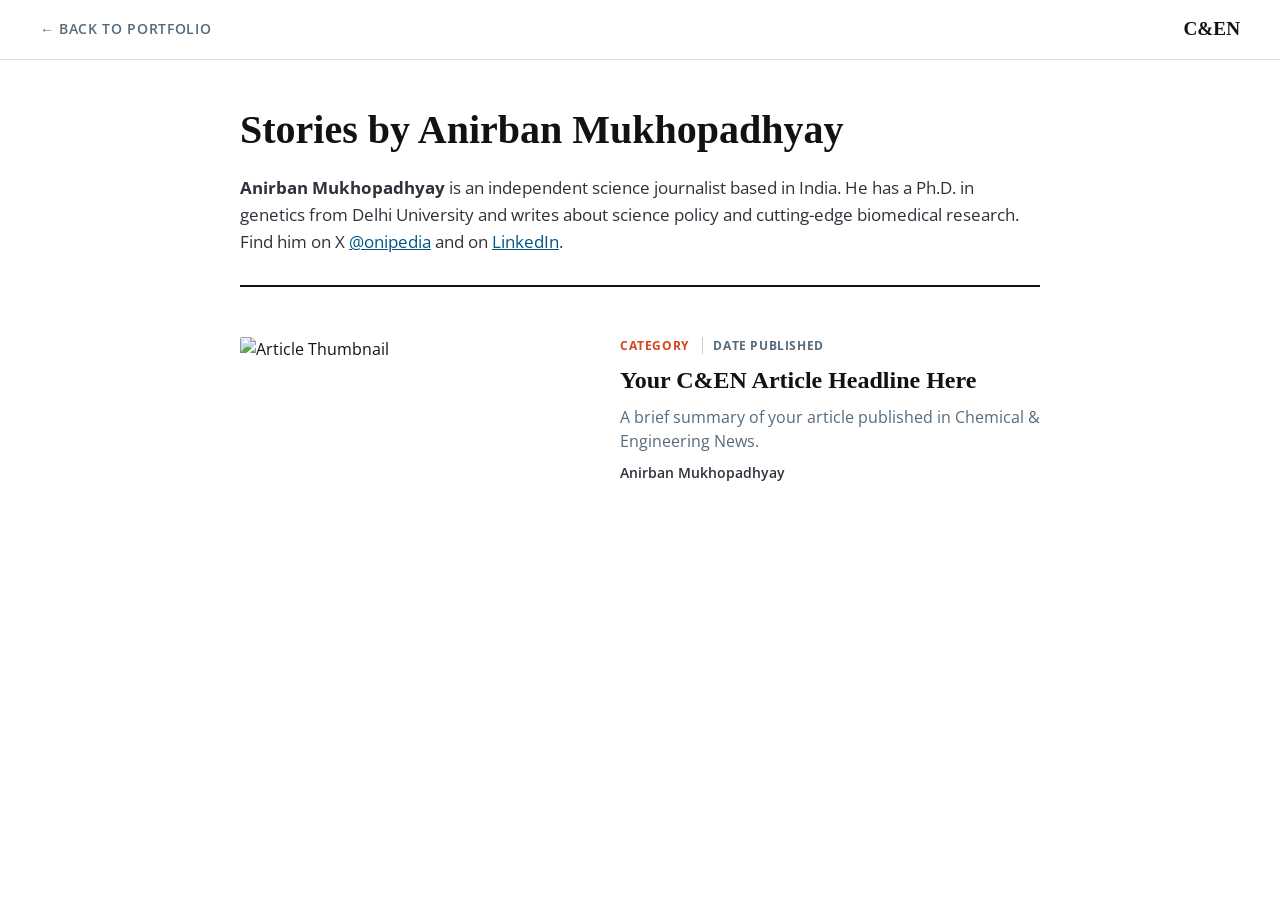
==== cen.html @ 6526ff83 "Create portfolio page for Anirban Mukhopadhyay This HTML file contains the structure and styles for " ====
<!DOCTYPE html>
<html lang="en">
<head>
    <meta charset="UTF-8">
    <meta name="viewport" content="width=device-width, initial-scale=1.0">
    <title>Stories by Anirban Mukhopadhyay | C&EN</title>
    <link href="https://fonts.googleapis.com/css2?family=Georgia:wght@400;700&family=Open+Sans:wght@400;600;700&display=swap" rel="stylesheet">
    <style>
        * { box-sizing: border-box; margin: 0; padding: 0; }
        body { font-family: 'Open Sans', sans-serif; color: #121212; background-color: #ffffff; line-height: 1.5; -webkit-font-smoothing: antialiased; }
        a { text-decoration: none; color: inherit; }
        a:hover { color: #005587; }
        .site-header { display: flex; justify-content: space-between; align-items: center; padding: 15px 40px; border-bottom: 1px solid #e0e0e0; }
        .back-link { font-weight: 600; font-size: 0.85rem; text-transform: uppercase; letter-spacing: 0.05em; color: #556B7D; }
        .back-link:hover { text-decoration: underline; }
        .main-content { max-width: 840px; margin: 0 auto; padding: 40px 20px; }
        .author-header { margin-bottom: 50px; padding-bottom: 30px; border-bottom: 2px solid #121212; }
        .author-header h1 { font-family: 'Georgia', serif; font-size: 2.5rem; margin-bottom: 15px; font-weight: 700; }
        .author-header p { font-size: 1.05rem; color: #31313B; line-height: 1.6; }
        .author-header a { text-decoration: underline; color: #005587; }
        .article-item { display: flex; gap: 30px; margin-bottom: 40px; }
        .article-image { flex: 0 0 45%; max-width: 350px; }
        .article-image img { width: 100%; height: auto; border-radius: 2px; object-fit: cover; aspect-ratio: 16 / 9; }
        .article-text { flex: 1; display: flex; flex-direction: column; justify-content: center; }
        .kicker { font-size: 0.75rem; font-weight: 700; text-transform: uppercase; color: #D4441F; margin-bottom: 10px; letter-spacing: 0.05em; }
        .kicker span.date { color: #556B7D; margin-left: 10px; padding-left: 10px; border-left: 1px solid #ccc; }
        .article-title { font-family: 'Georgia', serif; font-size: 1.5rem; line-height: 1.25; margin-bottom: 10px; font-weight: 700; }
        .article-title:hover { text-decoration: underline; }
        .article-dek { font-size: 1rem; color: #556B7D; margin-bottom: 10px; }
        .article-author { font-size: 0.85rem; font-weight: 600; color: #31313B; }
        @media (max-width: 600px) { .article-item { flex-direction: column; gap: 15px; } .article-image { flex: 100%; max-width: 100%; } .site-header { padding: 15px 20px; } }
    </style>
</head>
<body>
    <header class="site-header">
        <a href="index.html" class="back-link">← Back to Portfolio</a>
        <div style="font-family: 'Georgia', serif; font-weight: bold; font-size: 1.2rem;">C&EN</div>
    </header>
    <main class="main-content">
        <section class="author-header">
            <h1>Stories by Anirban Mukhopadhyay</h1>
            <p><b>Anirban Mukhopadhyay</b> is an independent science journalist based in India. He has a Ph.D. in genetics from Delhi University and writes about science policy and cutting-edge biomedical research. Find him on X <a href="https://x.com/onipedia" target="_blank">@onipedia</a> and on <a href="https://www.linkedin.com/in/anirban-mukhopadhyay-929827370/?originalSubdomain=in" target="_blank">LinkedIn</a>.</p>
        </section>
        <section class="article-list">
            <article class="article-item">
                <a href="#" class="article-image" target="_blank">
                    <img src="images/bg.jpg" alt="Article Thumbnail">
                </a>
                <div class="article-text">
                    <div class="kicker">Category <span class="date">Date Published</span></div>
                    <a href="#" target="_blank">
                        <h2 class="article-title">Your C&EN Article Headline Here</h2>
                    </a>
                    <p class="article-dek">A brief summary of your article published in Chemical & Engineering News.</p>
                    <div class="article-author">Anirban Mukhopadhyay</div>
                </div>
            </article>
        </section>
    </main>
</body>
</html>
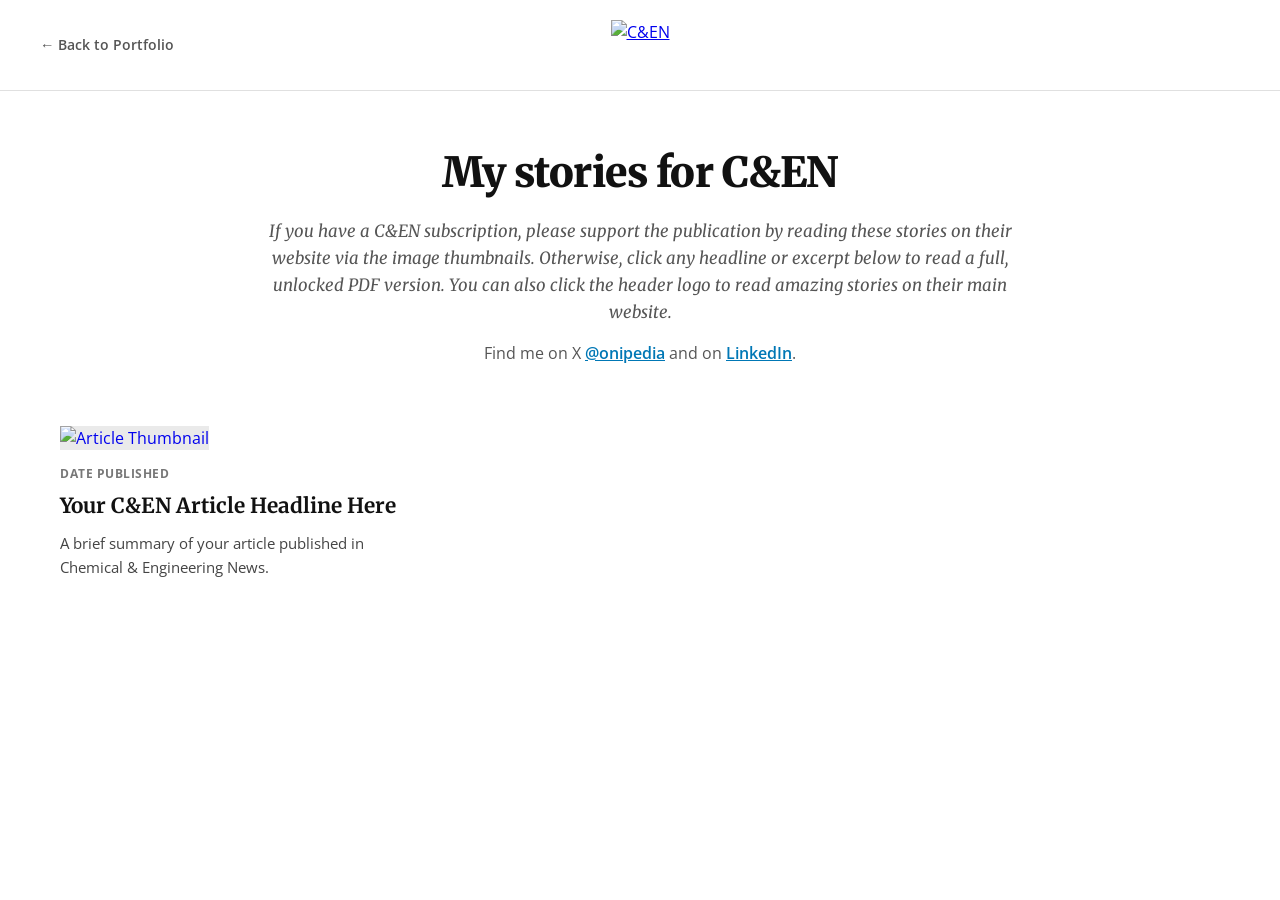
==== commit e12024f1: "Refactor cen.html for improved layout and styles Updated the layout and styling of the page, includi" ====
--- a/cen.html
+++ b/cen.html
@@ -1,61 +1,135 @@
 <!DOCTYPE html>
 <html lang="en">
 <head>
-    <meta charset="UTF-8">
-    <meta name="viewport" content="width=device-width, initial-scale=1.0">
-    <title>Stories by Anirban Mukhopadhyay | C&EN</title>
-    <link href="https://fonts.googleapis.com/css2?family=Georgia:wght@400;700&family=Open+Sans:wght@400;600;700&display=swap" rel="stylesheet">
-    <style>
-        * { box-sizing: border-box; margin: 0; padding: 0; }
-        body { font-family: 'Open Sans', sans-serif; color: #121212; background-color: #ffffff; line-height: 1.5; -webkit-font-smoothing: antialiased; }
-        a { text-decoration: none; color: inherit; }
-        a:hover { color: #005587; }
-        .site-header { display: flex; justify-content: space-between; align-items: center; padding: 15px 40px; border-bottom: 1px solid #e0e0e0; }
-        .back-link { font-weight: 600; font-size: 0.85rem; text-transform: uppercase; letter-spacing: 0.05em; color: #556B7D; }
-        .back-link:hover { text-decoration: underline; }
-        .main-content { max-width: 840px; margin: 0 auto; padding: 40px 20px; }
-        .author-header { margin-bottom: 50px; padding-bottom: 30px; border-bottom: 2px solid #121212; }
-        .author-header h1 { font-family: 'Georgia', serif; font-size: 2.5rem; margin-bottom: 15px; font-weight: 700; }
-        .author-header p { font-size: 1.05rem; color: #31313B; line-height: 1.6; }
-        .author-header a { text-decoration: underline; color: #005587; }
-        .article-item { display: flex; gap: 30px; margin-bottom: 40px; }
-        .article-image { flex: 0 0 45%; max-width: 350px; }
-        .article-image img { width: 100%; height: auto; border-radius: 2px; object-fit: cover; aspect-ratio: 16 / 9; }
-        .article-text { flex: 1; display: flex; flex-direction: column; justify-content: center; }
-        .kicker { font-size: 0.75rem; font-weight: 700; text-transform: uppercase; color: #D4441F; margin-bottom: 10px; letter-spacing: 0.05em; }
-        .kicker span.date { color: #556B7D; margin-left: 10px; padding-left: 10px; border-left: 1px solid #ccc; }
-        .article-title { font-family: 'Georgia', serif; font-size: 1.5rem; line-height: 1.25; margin-bottom: 10px; font-weight: 700; }
-        .article-title:hover { text-decoration: underline; }
-        .article-dek { font-size: 1rem; color: #556B7D; margin-bottom: 10px; }
-        .article-author { font-size: 0.85rem; font-weight: 600; color: #31313B; }
-        @media (max-width: 600px) { .article-item { flex-direction: column; gap: 15px; } .article-image { flex: 100%; max-width: 100%; } .site-header { padding: 15px 20px; } }
-    </style>
+<meta charset="UTF-8">
+<meta name="viewport" content="width=device-width, initial-scale=1.0">
+<title>My Stories for C&EN - Anirban Mukhopadhyay</title>
+<!-- Importing Google Fonts -->
+<link rel="preconnect" href="https://fonts.googleapis.com">
+<link rel="preconnect" href="https://fonts.gstatic.com" crossorigin>
+<link href="https://fonts.googleapis.com/css2?family=Merriweather:ital,wght@0,300;0,400;0,700;0,900;1,400&family=Open+Sans:wght@400;600&display=swap" rel="stylesheet">
+
+<style>
+    /* Reset and Base Styles */
+    * { box-sizing: border-box; }
+    body {
+        font-family: 'Open Sans', -apple-system, BlinkMacSystemFont, "Segoe UI", Roboto, Helvetica, Arial, sans-serif;
+        color: #333; line-height: 1.5; margin: 0; padding: 0 0 40px 0; background-color: #fff;
+    }
+    .container { max-width: 1200px; margin: 0 auto; padding: 0 20px; }
+
+    /* New Centered Header with Left Back Button */
+    .site-header {
+        display: flex;
+        justify-content: center;
+        align-items: center;
+        padding: 20px 40px;
+        border-bottom: 1px solid #e0e0e0;
+        position: relative;
+        margin-bottom: 50px;
+    }
+    .back-btn {
+        position: absolute;
+        left: 40px;
+        font-family: 'Open Sans', sans-serif;
+        font-size: 0.9rem;
+        font-weight: 600;
+        color: #555;
+        text-decoration: none;
+        transition: color 0.2s ease;
+    }
+    .back-btn:hover { color: #0077b5; text-decoration: underline; }
+    
+    .header-logo img {
+        height: 50px; /* Adjust size of header logo here */
+        width: auto;
+        display: block;
+        transition: opacity 0.2s ease;
+    }
+    .header-logo:hover img { opacity: 0.7; }
+
+    /* Author Header Section */
+    .author-header { text-align: center; margin-bottom: 60px; }
+    .author-header h1 {
+        font-family: 'Merriweather', serif;
+        font-weight: 900; font-size: 2.6rem;
+        margin-top: 0; margin-bottom: 15px;
+        color: #111; letter-spacing: -0.5px;
+    }
+    .author-header p {
+        font-family: 'Merriweather', serif;
+        font-style: italic; color: #555;
+        font-size: 1.05rem; max-width: 800px;
+        margin: 0 auto 15px auto; line-height: 1.6;
+    }
+    .author-header p.socials { font-style: normal; font-family: 'Open Sans', sans-serif; font-size: 1rem; }
+    .author-header a { color: #0077b5; text-decoration: underline; font-weight: 600; }
+
+    /* Grid Layout */
+    .article-grid { display: grid; grid-template-columns: repeat(3, 1fr); gap: 40px 30px; }
+    .card { display: flex; flex-direction: column; }
+    .image-link { display: block; text-decoration: none; }
+    .card img {
+        width: 100%; height: auto; aspect-ratio: 16 / 9;
+        object-fit: cover; margin-bottom: 15px;
+        background-color: #eaeaea; transition: opacity 0.2s ease;
+    }
+    .image-link:hover img { opacity: 0.9; }
+    .meta { font-size: 0.75rem; font-weight: 700; text-transform: uppercase; margin-bottom: 10px; color: #777; letter-spacing: 0.5px; }
+    
+    /* Interactive Text Link */
+    .text-link { text-decoration: none; color: inherit; display: block; flex-grow: 1; transition: transform 0.25s ease; transform-origin: left center; }
+    .text-link:hover { transform: scale(1.02); }
+    .text-link:hover h2 { text-decoration: underline; text-decoration-color: #222; text-underline-offset: 4px; text-decoration-thickness: 2px; }
+    .card h2 { font-family: 'Merriweather', serif; font-weight: 700; font-size: 1.3rem; margin: 0 0 10px 0; line-height: 1.3; color: #111; transition: text-decoration 0.2s ease; }
+    .card .excerpt { font-family: 'Open Sans', sans-serif; font-size: 0.95rem; color: #444; margin: 0 0 15px 0; line-height: 1.6; }
+
+    /* Responsive */
+    @media (max-width: 992px) { .article-grid { grid-template-columns: repeat(2, 1fr); } }
+    @media (max-width: 768px) { .article-grid { grid-template-columns: 1fr; } .back-btn { position: relative; left: 0; margin-bottom: 15px; } .site-header { flex-direction: column; padding: 20px; } }
+</style>
 </head>
 <body>
+
+    <!-- Header with Logo -->
     <header class="site-header">
-        <a href="index.html" class="back-link">← Back to Portfolio</a>
-        <div style="font-family: 'Georgia', serif; font-weight: bold; font-size: 1.2rem;">C&EN</div>
+        <a href="index.html" class="back-btn">&larr; Back to Portfolio</a>
+        <a href="https://cen.acs.org" target="_blank" class="header-logo">
+            <img src="logos/cen.png" alt="C&EN">
+        </a>
     </header>
-    <main class="main-content">
+
+    <div class="container">
+        <!-- Author Info -->
         <section class="author-header">
-            <h1>Stories by Anirban Mukhopadhyay</h1>
-            <p><b>Anirban Mukhopadhyay</b> is an independent science journalist based in India. He has a Ph.D. in genetics from Delhi University and writes about science policy and cutting-edge biomedical research. Find him on X <a href="https://x.com/onipedia" target="_blank">@onipedia</a> and on <a href="https://www.linkedin.com/in/anirban-mukhopadhyay-929827370/?originalSubdomain=in" target="_blank">LinkedIn</a>.</p>
+            <h1>My stories for C&EN</h1>
+            <p>If you have a <em>C&EN</em> subscription, please support the publication by reading these stories on their website via the image thumbnails. Otherwise, click any headline or excerpt below to read a full, unlocked PDF version. You can also click the header logo to read amazing stories on their main website.</p>
+            <p class="socials">Find me on X <a href="https://x.com/onipedia" target="_blank">@onipedia</a> and on <a href="https://www.linkedin.com/in/anirban-mukhopadhyay-929827370/?originalSubdomain=in" target="_blank">LinkedIn</a>.</p>
         </section>
-        <section class="article-list">
-            <article class="article-item">
-                <a href="#" class="article-image" target="_blank">
+
+        <!-- 3-Column Grid Wrapper -->
+        <main class="article-grid">
+            
+            <!-- Article 1 (Replace with your actual C&EN article details) -->
+            <article class="card">
+                <!-- Link to the main C&EN website for the image click -->
+                <a href="https://cen.acs.org" target="_blank" class="image-link">
                     <img src="images/bg.jpg" alt="Article Thumbnail">
                 </a>
-                <div class="article-text">
-                    <div class="kicker">Category <span class="date">Date Published</span></div>
-                    <a href="#" target="_blank">
-                        <h2 class="article-title">Your C&EN Article Headline Here</h2>
-                    </a>
-                    <p class="article-dek">A brief summary of your article published in Chemical & Engineering News.</p>
-                    <div class="article-author">Anirban Mukhopadhyay</div>
+                <div class="meta">
+                    <span class="date">DATE PUBLISHED</span>
                 </div>
+                <!-- Link to your PDF for the text click -->
+                <a href="pdfs/cen-story-1.pdf" target="_blank" class="text-link">
+                    <h2>Your C&EN Article Headline Here</h2>
+                    <p class="excerpt">A brief summary of your article published in Chemical & Engineering News.</p>
+                </a>
             </article>
-        </section>
-    </main>
+            
+            <!-- You can copy and paste the <article class="card"> block above to add more stories! -->
+
+        </main>
+    </div>
+
 </body>
 </html>
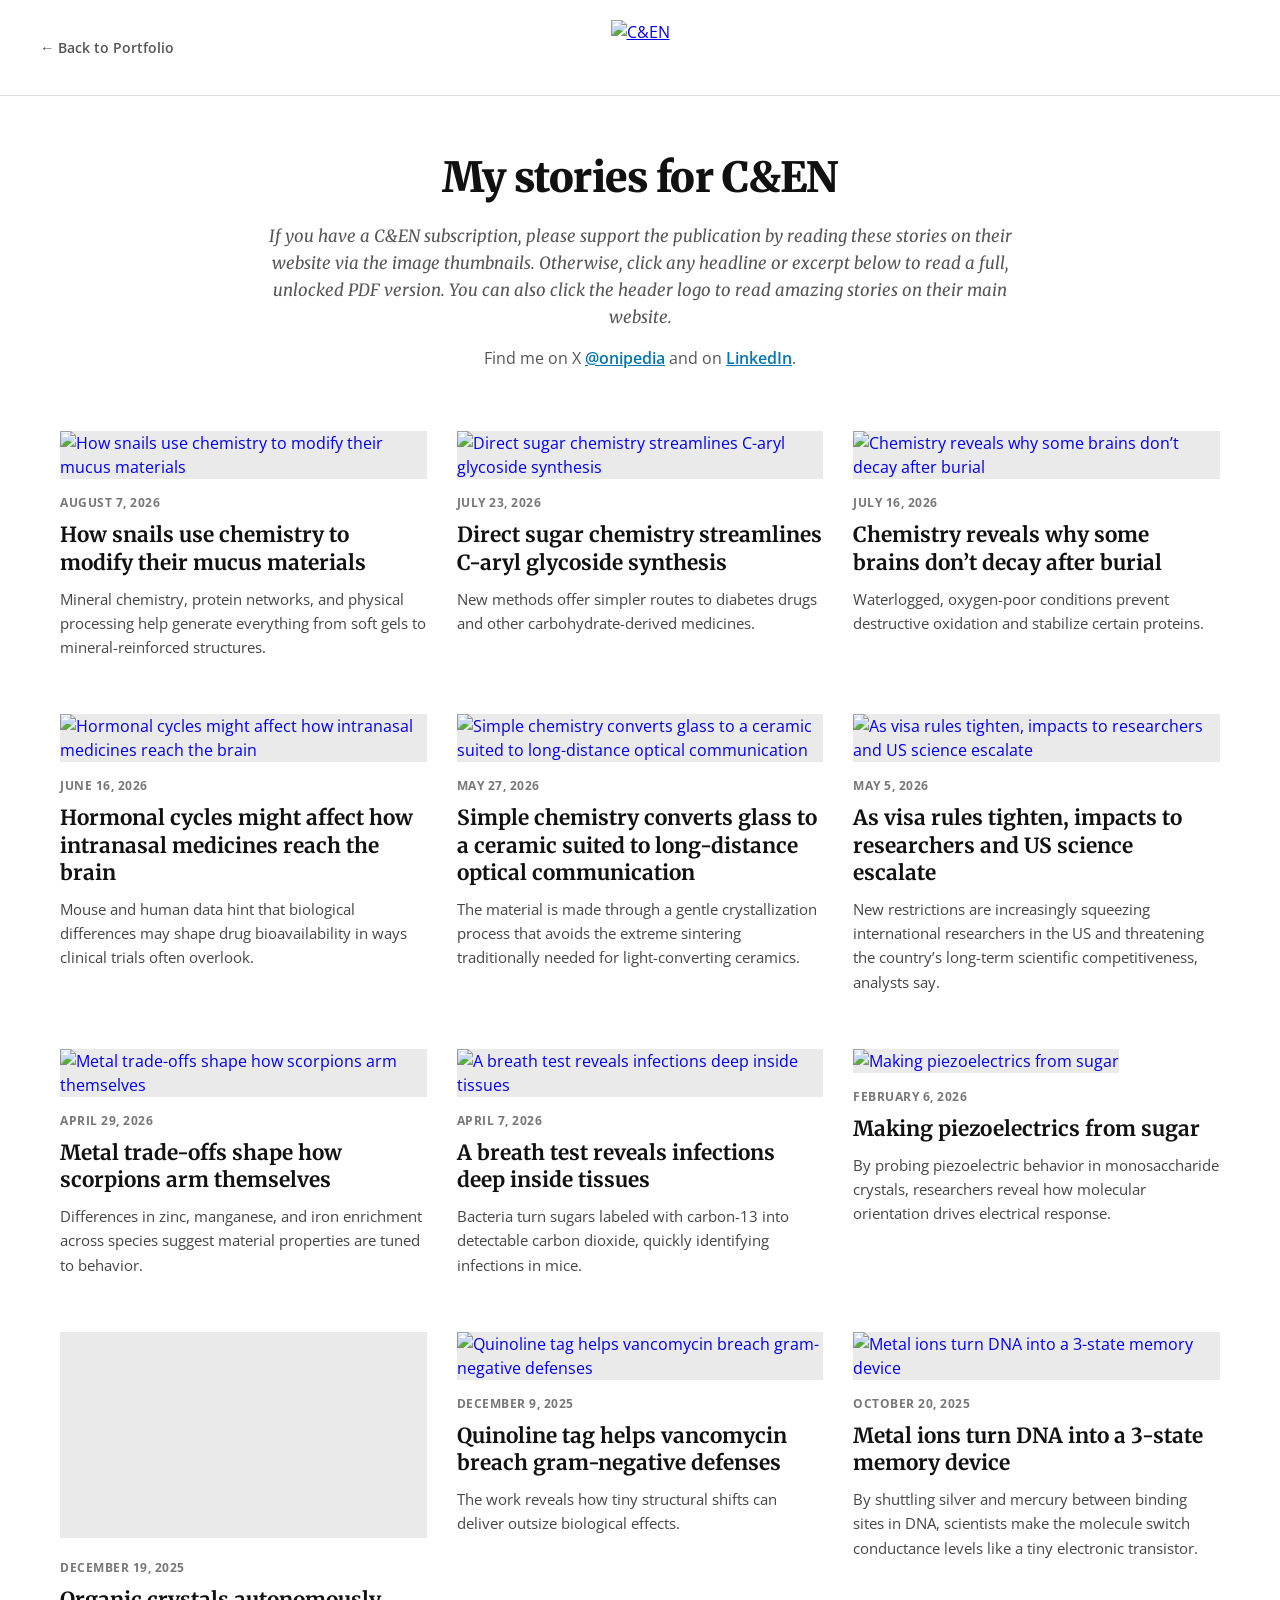
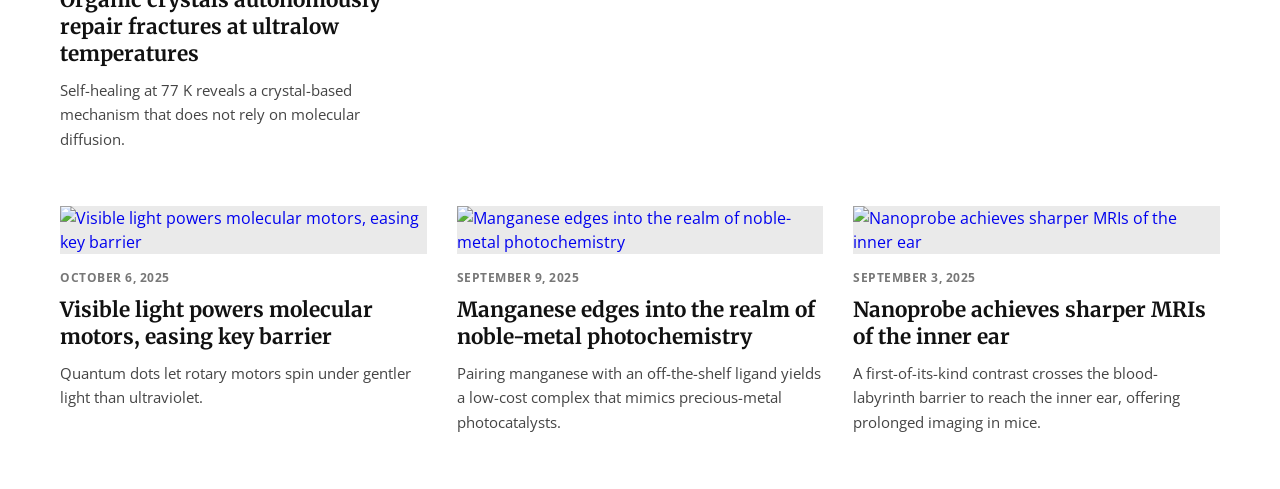
==== commit 68c74221: "Update header logo size and article content Increased header logo height from 50px to 55px. Updated " ====
--- a/cen.html
+++ b/cen.html
@@ -41,7 +41,7 @@
     .back-btn:hover { color: #0077b5; text-decoration: underline; }
     
     .header-logo img {
-        height: 50px; /* Adjust size of header logo here */
+        height: 55px; /* Boxy logo size adjustment */
         width: auto;
         display: block;
         transition: opacity 0.2s ease;
@@ -69,12 +69,12 @@
     .article-grid { display: grid; grid-template-columns: repeat(3, 1fr); gap: 40px 30px; }
     .card { display: flex; flex-direction: column; }
     .image-link { display: block; text-decoration: none; }
-    .card img {
+    .card img, .card video {
         width: 100%; height: auto; aspect-ratio: 16 / 9;
         object-fit: cover; margin-bottom: 15px;
         background-color: #eaeaea; transition: opacity 0.2s ease;
     }
-    .image-link:hover img { opacity: 0.9; }
+    .image-link:hover img, .image-link:hover video { opacity: 0.9; }
     .meta { font-size: 0.75rem; font-weight: 700; text-transform: uppercase; margin-bottom: 10px; color: #777; letter-spacing: 0.5px; }
     
     /* Interactive Text Link */
@@ -110,26 +110,217 @@
         <!-- 3-Column Grid Wrapper -->
         <main class="article-grid">
             
-            <!-- Article 1 (Replace with your actual C&EN article details) -->
-            <article class="card">
-                <!-- Link to the main C&EN website for the image click -->
-                <a href="https://cen.acs.org" target="_blank" class="image-link">
-                    <img src="images/bg.jpg" alt="Article Thumbnail">
-                </a>
-                <div class="meta">
-                    <span class="date">DATE PUBLISHED</span>
-                </div>
-                <!-- Link to your PDF for the text click -->
+            <!-- Article 1 -->
+            <article class="card">
+                <a href="https://cen.acs.org/materials/biobased-materials/snails-use-chemistry-modify-mucus/104/web/2026/08" target="_blank" class="image-link">
+                    <img src="https://s7d1.scene7.com/is/image/CENODS/NEWS--role-of-Ca-in-snail-mucus---563448?$responsive$&qlt=90,0&resMode=sharp2&fmt=webp&op_sharpen=1" alt="How snails use chemistry to modify their mucus materials">
+                </a>
+                <div class="meta">
+                    <span class="date">AUGUST 7, 2026</span>
+                </div>
                 <a href="pdfs/cen-story-1.pdf" target="_blank" class="text-link">
-                    <h2>Your C&EN Article Headline Here</h2>
-                    <p class="excerpt">A brief summary of your article published in Chemical & Engineering News.</p>
-                </a>
-            </article>
-            
-            <!-- You can copy and paste the <article class="card"> block above to add more stories! -->
+                    <h2>How snails use chemistry to modify their mucus materials</h2>
+                    <p class="excerpt">Mineral chemistry, protein networks, and physical processing help generate everything from soft gels to mineral-reinforced structures.</p>
+                </a>
+            </article>
+
+            <!-- Article 2 -->
+            <article class="card">
+                <a href="https://cen.acs.org/synthesis/direct-sugar-chemistry-streamlines-drug-synthesis/104/web/2026/07" target="_blank" class="image-link">
+                    <img src="https://s7d1.scene7.com/is/image/CENODS/News--New-shortcuts-around-carbohydrate-chemistry-s-biggest-bottleneck---538657?$responsive$&qlt=90,0&resMode=sharp2&fmt=webp&op_sharpen=1" alt="Direct sugar chemistry streamlines C-aryl glycoside synthesis">
+                </a>
+                <div class="meta">
+                    <span class="date">JULY 23, 2026</span>
+                </div>
+                <a href="pdfs/cen-story-2.pdf" target="_blank" class="text-link">
+                    <h2>Direct sugar chemistry streamlines C-aryl glycoside synthesis</h2>
+                    <p class="excerpt">New methods offer simpler routes to diabetes drugs and other carbohydrate-derived medicines.</p>
+                </a>
+            </article>
+
+            <!-- Article 3 -->
+            <article class="card">
+                <a href="https://cen.acs.org/biological-chemistry/proteomics/chemistry-reveals-brains-dont-decay/104/web/2026/07" target="_blank" class="image-link">
+                    <img src="https://s7d1.scene7.com/is/image/CENODS/News--Why-some-ancient-brains-survive-for-thousands-of-years---535349-1?$responsive$&qlt=90,0&resMode=sharp2&fmt=webp&op_sharpen=1" alt="Chemistry reveals why some brains don’t decay after burial">
+                </a>
+                <div class="meta">
+                    <span class="date">JULY 16, 2026</span>
+                </div>
+                <a href="pdfs/cen-story-3.pdf" target="_blank" class="text-link">
+                    <h2>Chemistry reveals why some brains don’t decay after burial</h2>
+                    <p class="excerpt">Waterlogged, oxygen-poor conditions prevent destructive oxidation and stabilize certain proteins.</p>
+                </a>
+            </article>
+
+            <!-- Article 4 -->
+            <article class="card">
+                <a href="https://cen.acs.org/pharmaceuticals/drug-delivery/hormonal-cycles-affect-intranasal-medicines-brain/104/web/2026/06" target="_blank" class="image-link">
+                    <img src="https://s7d1.scene7.com/is/image/CENODS/NEWS--Hormonal-Cycles-Might-Affect-How-Intranasal-Medicines-Reach-the-Brain---504548?$responsive$&qlt=90,0&resMode=sharp2&fmt=webp&op_sharpen=1" alt="Hormonal cycles might affect how intranasal medicines reach the brain">
+                </a>
+                <div class="meta">
+                    <span class="date">JUNE 16, 2026</span>
+                </div>
+                <a href="pdfs/cen-story-4.pdf" target="_blank" class="text-link">
+                    <h2>Hormonal cycles might affect how intranasal medicines reach the brain</h2>
+                    <p class="excerpt">Mouse and human data hint that biological differences may shape drug bioavailability in ways clinical trials often overlook.</p>
+                </a>
+            </article>
+
+            <!-- Article 5 -->
+            <article class="card">
+                <a href="https://cen.acs.org/materials/electronic-materials/optical-communication-light-ceramic/104/web/2026/05" target="_blank" class="image-link">
+                    <img src="https://s7d1.scene7.com/is/image/CENODS/Transparent-ceramics-for-communication---475000?$responsive$&qlt=90,0&resMode=sharp2&fmt=webp&op_sharpen=1" alt="Simple chemistry converts glass to a ceramic suited to long-distance optical communication">
+                </a>
+                <div class="meta">
+                    <span class="date">MAY 27, 2026</span>
+                </div>
+                <a href="pdfs/cen-story-5.pdf" target="_blank" class="text-link">
+                    <h2>Simple chemistry converts glass to a ceramic suited to long-distance optical communication</h2>
+                    <p class="excerpt">The material is made through a gentle crystallization process that avoids the extreme sintering traditionally needed for light-converting ceramics.</p>
+                </a>
+            </article>
+
+            <!-- Article 6 -->
+            <article class="card">
+                <a href="https://cen.acs.org/policy/us-visa-restriction-stem-research-innovation-patent/104/web/2026/05" target="_blank" class="image-link">
+                    <img src="https://s7d1.scene7.com/is/image/CENODS/Feature--How-Visa-Policy-Is-Reshaping-US-Chemistry---341753?$responsive$&qlt=90,0&resMode=sharp2&fmt=webp&op_sharpen=1" alt="As visa rules tighten, impacts to researchers and US science escalate">
+                </a>
+                <div class="meta">
+                    <span class="date">MAY 5, 2026</span>
+                </div>
+                <a href="pdfs/cen-story-6.pdf" target="_blank" class="text-link">
+                    <h2>As visa rules tighten, impacts to researchers and US science escalate</h2>
+                    <p class="excerpt">New restrictions are increasingly squeezing international researchers in the US and threatening the country’s long-term scientific competitiveness, analysts say.</p>
+                </a>
+            </article>
+
+            <!-- Article 7 -->
+            <article class="card">
+                <a href="https://cen.acs.org/biological-chemistry/biochemistry/metal-enrichment-scorpions-claws-stingers/104/web/2026/04" target="_blank" class="image-link">
+                    <img src="https://cen.acs.org/content/dam/cen/104/04/29/WEB/NEWS--How-Scorpions-Tune-Their-Weapons-with-Metals---440148.jpg" alt="Metal trade-offs shape how scorpions arm themselves">
+                </a>
+                <div class="meta">
+                    <span class="date">APRIL 29, 2026</span>
+                </div>
+                <a href="pdfs/cen-story-7.pdf" target="_blank" class="text-link">
+                    <h2>Metal trade-offs shape how scorpions arm themselves</h2>
+                    <p class="excerpt">Differences in zinc, manganese, and iron enrichment across species suggest material properties are tuned to behavior.</p>
+                </a>
+            </article>
+
+            <!-- Article 8 -->
+            <article class="card">
+                <a href="https://cen.acs.org/analytical-chemistry/diagnostics/bacterial-breath-detection-13c-enriched-metabolites-ndir/104/web/2026/04" target="_blank" class="image-link">
+                    <img src="https://s7d1.scene7.com/is/image/CENODS/News--Detecting-infections-on-the-breath-and-antibiotic-response-in-real-time---403495?$responsive$&qlt=90,0&resMode=sharp2&fmt=webp&op_sharpen=1" alt="A breath test reveals infections deep inside tissues">
+                </a>
+                <div class="meta">
+                    <span class="date">APRIL 7, 2026</span>
+                </div>
+                <a href="pdfs/cen-story-8.pdf" target="_blank" class="text-link">
+                    <h2>A breath test reveals infections deep inside tissues</h2>
+                    <p class="excerpt">Bacteria turn sugars labeled with carbon-13 into detectable carbon dioxide, quickly identifying infections in mice.</p>
+                </a>
+            </article>
+
+            <!-- Article 9 -->
+            <article class="card">
+                <a href="https://cen.acs.org/materials/electronic-materials/biomaterials-piezoelectric-sugars-saccharides/104/web/2026/02" target="_blank" class="image-link">
+                    <img src="https://cen.acs.org/content/dam/cen/104/02/06/WEB/Sugar-based-Piezoelectric-Materials---341151.jpg" alt="Making piezoelectrics from sugar">
+                </a>
+                <div class="meta">
+                    <span class="date">FEBRUARY 6, 2026</span>
+                </div>
+                <a href="pdfs/cen-story-9.pdf" target="_blank" class="text-link">
+                    <h2>Making piezoelectrics from sugar</h2>
+                    <p class="excerpt">By probing piezoelectric behavior in monosaccharide crystals, researchers reveal how molecular orientation drives electrical response.</p>
+                </a>
+            </article>
+
+            <!-- Article 10 -->
+            <article class="card">
+                <a href="https://cen.acs.org/materials/Organic-crystals-autonomously-repair-fractures/103/web/2025/12" target="_blank" class="image-link">
+                    <video src="https://s7d1.scene7.com/is/content/CENODS/296600-cryo-video?ext=.mp4" autoplay loop muted playsinline alt="Organic crystals autonomously repair fractures at ultralow temperatures"></video>
+                </a>
+                <div class="meta">
+                    <span class="date">DECEMBER 19, 2025</span>
+                </div>
+                <a href="pdfs/cen-story-10.pdf" target="_blank" class="text-link">
+                    <h2>Organic crystals autonomously repair fractures at ultralow temperatures</h2>
+                    <p class="excerpt">Self-healing at 77 K reveals a crystal-based mechanism that does not rely on molecular diffusion.</p>
+                </a>
+            </article>
+
+            <!-- Article 11 -->
+            <article class="card">
+                <a href="https://cen.acs.org/pharmaceuticals/drug-discovery/vancomycin-derivative-targets-Gram-negative-bacteria/103/web/2025/12" target="_blank" class="image-link">
+                    <img src="https://s7d1.scene7.com/is/image/CENODS/Modified-vancomycin-targets-Gram-negative-bacteria---267138?$responsive$&qlt=90,0&resMode=sharp2&fmt=webp&op_sharpen=1" alt="Quinoline tag helps vancomycin breach gram-negative defenses">
+                </a>
+                <div class="meta">
+                    <span class="date">DECEMBER 9, 2025</span>
+                </div>
+                <a href="pdfs/cen-story-11.pdf" target="_blank" class="text-link">
+                    <h2>Quinoline tag helps vancomycin breach gram-negative defenses</h2>
+                    <p class="excerpt">The work reveals how tiny structural shifts can deliver outsize biological effects.</p>
+                </a>
+            </article>
+
+            <!-- Article 12 -->
+            <article class="card">
+                <a href="https://cen.acs.org/materials/electronic-materials/Metal-ions-turn-DNA-3/103/web/2025/10" target="_blank" class="image-link">
+                    <img src="https://s7d1.scene7.com/is/image/CENODS/Metal-mediated-DNA-memory-device---217644?$responsive$&qlt=90,0&resMode=sharp2&fmt=webp&op_sharpen=1" alt="Metal ions turn DNA into a 3-state memory device">
+                </a>
+                <div class="meta">
+                    <span class="date">OCTOBER 20, 2025</span>
+                </div>
+                <a href="pdfs/cen-story-12.pdf" target="_blank" class="text-link">
+                    <h2>Metal ions turn DNA into a 3-state memory device</h2>
+                    <p class="excerpt">By shuttling silver and mercury between binding sites in DNA, scientists make the molecule switch conductance levels like a tiny electronic transistor.</p>
+                </a>
+            </article>
+
+            <!-- Article 13 -->
+            <article class="card">
+                <a href="https://cen.acs.org/materials/molecular-machines/Visible-light-powers-molecular-motors/103/web/2025/10" target="_blank" class="image-link">
+                    <img src="https://s7d1.scene7.com/is/image/CENODS/Molecular-motors-run-on-visible-light---192853-1?$responsive$&qlt=90,0&resMode=sharp2&fmt=webp&op_sharpen=1" alt="Visible light powers molecular motors, easing key barrier">
+                </a>
+                <div class="meta">
+                    <span class="date">OCTOBER 6, 2025</span>
+                </div>
+                <a href="pdfs/cen-story-13.pdf" target="_blank" class="text-link">
+                    <h2>Visible light powers molecular motors, easing key barrier</h2>
+                    <p class="excerpt">Quantum dots let rotary motors spin under gentler light than ultraviolet.</p>
+                </a>
+            </article>
+
+            <!-- Article 14 -->
+            <article class="card">
+                <a href="https://cen.acs.org/materials/inorganic-chemistry/Manganese-edges-realm-noble-metal/103/web/2025/09" target="_blank" class="image-link">
+                    <img src="https://s7d1.scene7.com/is/image/CENODS/An-inexpensive-manganese-photocatalyst---165687?$responsive$&qlt=90,0&resMode=sharp2&fmt=webp&op_sharpen=1" alt="Manganese edges into the realm of noble-metal photochemistry">
+                </a>
+                <div class="meta">
+                    <span class="date">SEPTEMBER 9, 2025</span>
+                </div>
+                <a href="pdfs/cen-story-14.pdf" target="_blank" class="text-link">
+                    <h2>Manganese edges into the realm of noble-metal photochemistry</h2>
+                    <p class="excerpt">Pairing manganese with an off-the-shelf ligand yields a low-cost complex that mimics precious-metal photocatalysts.</p>
+                </a>
+            </article>
+
+            <!-- Article 15 -->
+            <article class="card">
+                <a href="https://cen.acs.org/analytical-chemistry/imaging/Nanoprobe-achieves-sharper-MRIs-inner/103/web/2025/09" target="_blank" class="image-link">
+                    <img src="https://s7d1.scene7.com/is/image/CENODS/CPG-news--MRI-contrast-for-ears---158100?$responsive$&qlt=90,0&resMode=sharp2&fmt=webp&op_sharpen=1" alt="Nanoprobe achieves sharper MRIs of the inner ear">
+                </a>
+                <div class="meta">
+                    <span class="date">SEPTEMBER 3, 2025</span>
+                </div>
+                <a href="pdfs/cen-story-15.pdf" target="_blank" class="text-link">
+                    <h2>Nanoprobe achieves sharper MRIs of the inner ear</h2>
+                    <p class="excerpt">A first-of-its-kind contrast crosses the blood-labyrinth barrier to reach the inner ear, offering prolonged imaging in mice.</p>
+                </a>
+            </article>
 
         </main>
     </div>
-
 </body>
 </html>
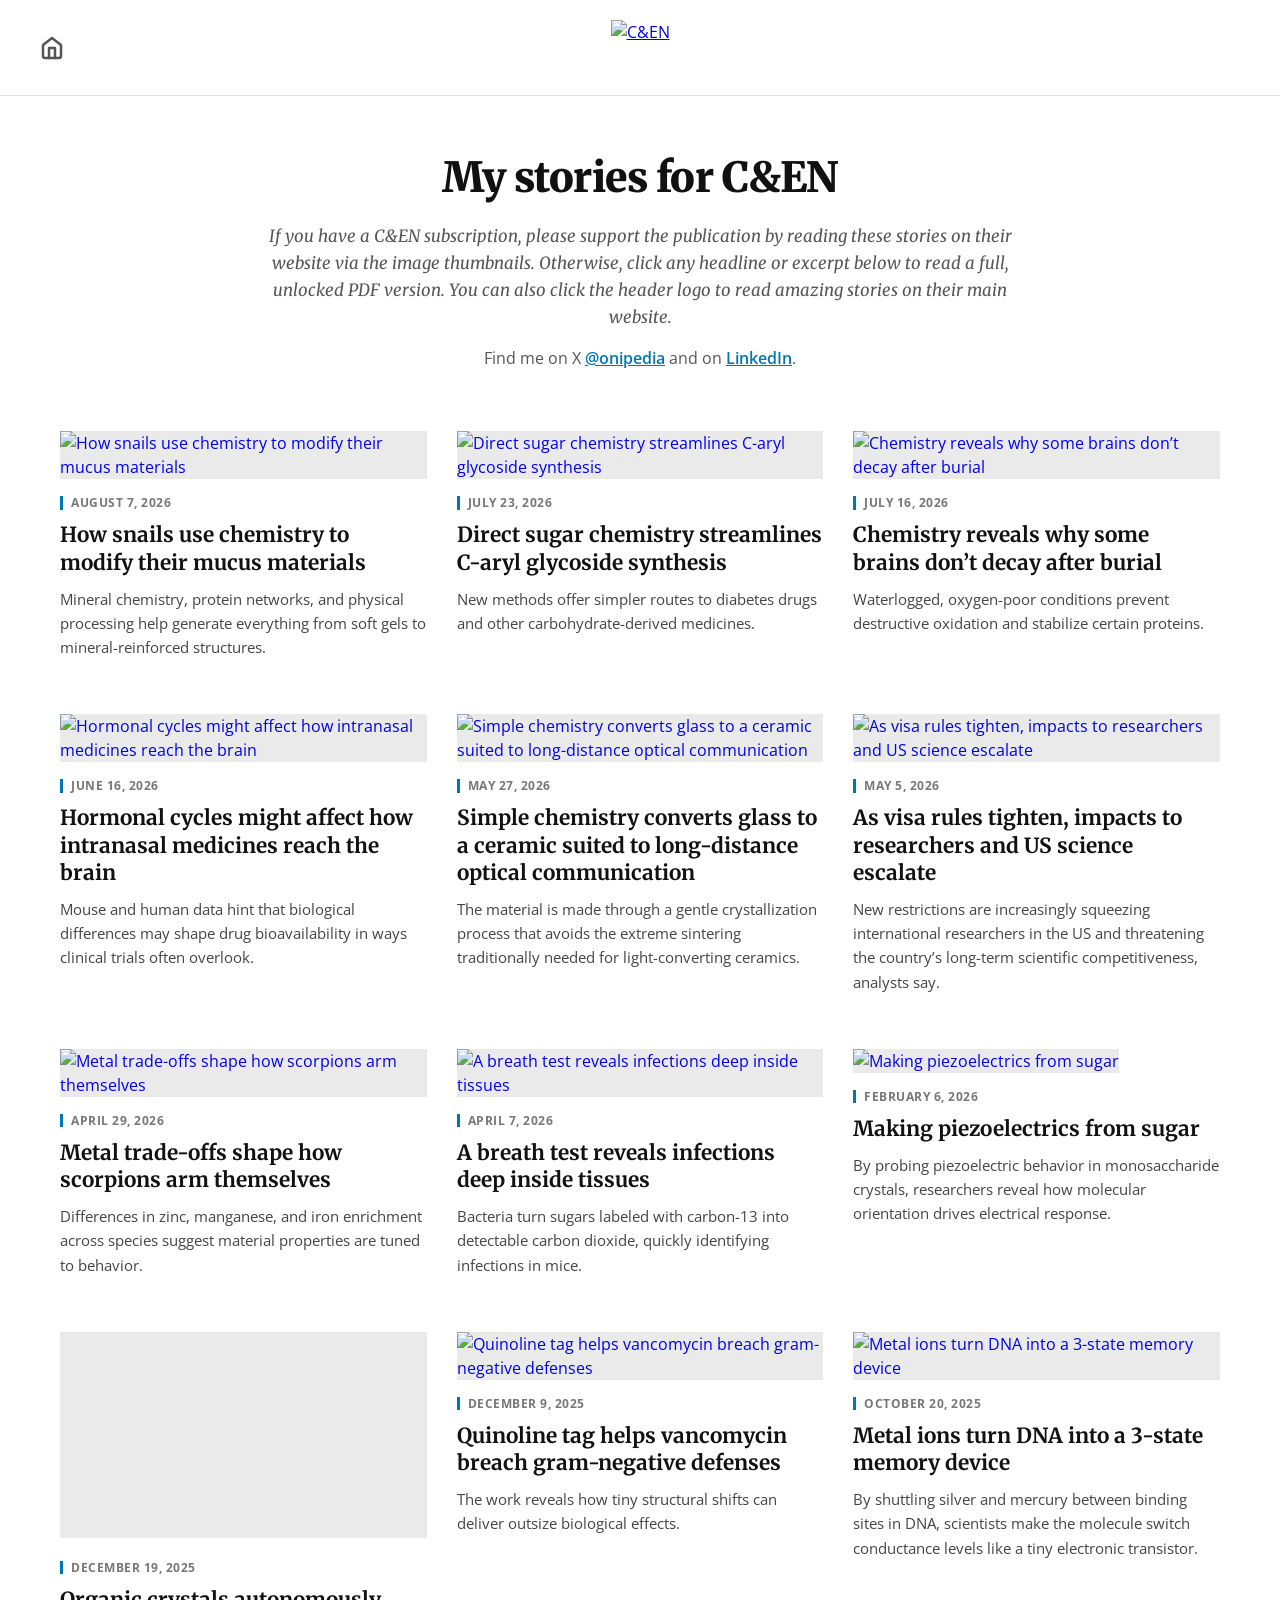
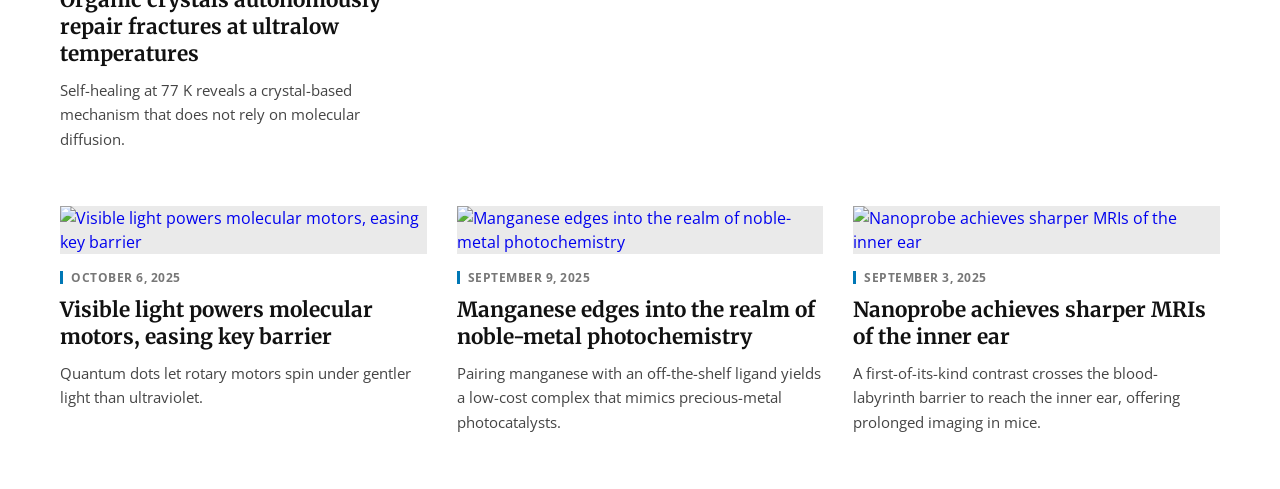
==== commit 7c537498: "Update cen.html" ====
--- a/cen.html
+++ b/cen.html
@@ -18,7 +18,7 @@
     }
     .container { max-width: 1200px; margin: 0 auto; padding: 0 20px; }
 
-    /* New Centered Header with Left Back Button */
+    /* Centered Header with Left Back Button */
     .site-header {
         display: flex;
         justify-content: center;
@@ -28,17 +28,26 @@
         position: relative;
         margin-bottom: 50px;
     }
+    
+    /* Sleek Home Button Styling */
     .back-btn {
         position: absolute;
         left: 40px;
-        font-family: 'Open Sans', sans-serif;
-        font-size: 0.9rem;
-        font-weight: 600;
         color: #555;
+        display: flex;
+        align-items: center;
+        justify-content: center;
         text-decoration: none;
-        transition: color 0.2s ease;
-    }
-    .back-btn:hover { color: #0077b5; text-decoration: underline; }
+        transition: color 0.2s ease, transform 0.2s ease;
+    }
+    .back-btn:hover { 
+        color: #0077b5; 
+        transform: scale(1.1);
+    }
+    .home-icon {
+        width: 24px;
+        height: 24px;
+    }
     
     .header-logo img {
         height: 55px; /* Boxy logo size adjustment */
@@ -75,7 +84,16 @@
         background-color: #eaeaea; transition: opacity 0.2s ease;
     }
     .image-link:hover img, .image-link:hover video { opacity: 0.9; }
+    
     .meta { font-size: 0.75rem; font-weight: 700; text-transform: uppercase; margin-bottom: 10px; color: #777; letter-spacing: 0.5px; }
+    
+    /* Global Blue Standing Dash for the date */
+    .meta .date {
+        border-left: 3px solid #0077b5;
+        padding-left: 8px;
+        display: inline-block;
+        line-height: 1.1;
+    }
     
     /* Interactive Text Link */
     .text-link { text-decoration: none; color: inherit; display: block; flex-grow: 1; transition: transform 0.25s ease; transform-origin: left center; }
@@ -85,15 +103,61 @@
     .card .excerpt { font-family: 'Open Sans', sans-serif; font-size: 0.95rem; color: #444; margin: 0 0 15px 0; line-height: 1.6; }
 
     /* Responsive */
-    @media (max-width: 992px) { .article-grid { grid-template-columns: repeat(2, 1fr); } }
-    @media (max-width: 768px) { .article-grid { grid-template-columns: 1fr; } .back-btn { position: relative; left: 0; margin-bottom: 15px; } .site-header { flex-direction: column; padding: 20px; } }
+    @media (max-width: 992px) { 
+        .article-grid { grid-template-columns: repeat(2, 1fr); } 
+    }
+    
+    @media (max-width: 768px) { 
+        /* Mobile 2-Column Grid (Scientific American Style) */
+        .article-grid { grid-template-columns: repeat(2, 1fr); gap: 25px 15px; } 
+        
+        /* Mobile Horizontal Header */
+        .site-header { 
+            flex-direction: row; 
+            padding: 15px 20px; 
+            align-items: center;
+            justify-content: center;
+            margin-bottom: 30px;
+        } 
+        .header-logo {
+            margin: 0;
+        }
+        .header-logo img {
+            height: 38px; /* Slightly smaller logo for mobile */
+        }
+        .back-btn { 
+            position: absolute; 
+            left: 20px; 
+            margin: 0; 
+        }
+        .home-icon {
+            width: 22px;
+            height: 22px;
+        }
+
+        /* Mobile Card Structure Tightening */
+        .card img, .card video { margin-bottom: 10px; }
+        .meta { margin-bottom: 5px; font-size: 0.65rem; }
+        .card h2 { font-size: 0.95rem; margin-bottom: 6px; }
+        .card .excerpt { font-size: 0.85rem; line-height: 1.4; }
+        
+        /* Adjust top titles for mobile */
+        .author-header h1 { font-size: 2rem; }
+        .author-header p { font-size: 0.95rem; }
+    }
 </style>
 </head>
 <body>
 
     <!-- Header with Logo -->
     <header class="site-header">
-        <a href="index.html" class="back-btn">&larr; Back to Portfolio</a>
+        <a href="index.html" class="back-btn" aria-label="Back to Portfolio">
+            <!-- Modern SVG Home Icon -->
+            <svg xmlns="http://www.w3.org/2000/svg" viewBox="0 0 24 24" fill="none" stroke="currentColor" stroke-width="2.5" stroke-linecap="round" stroke-linejoin="round" class="home-icon">
+                <path d="M3 9l9-7 9 7v11a2 2 0 0 1-2 2H5a2 2 0 0 1-2-2z"></path>
+                <polyline points="9 22 9 12 15 12 15 22"></polyline>
+            </svg>
+        </a>
         <a href="https://cen.acs.org" target="_blank" class="header-logo">
             <img src="logos/cen.png" alt="C&EN">
         </a>
